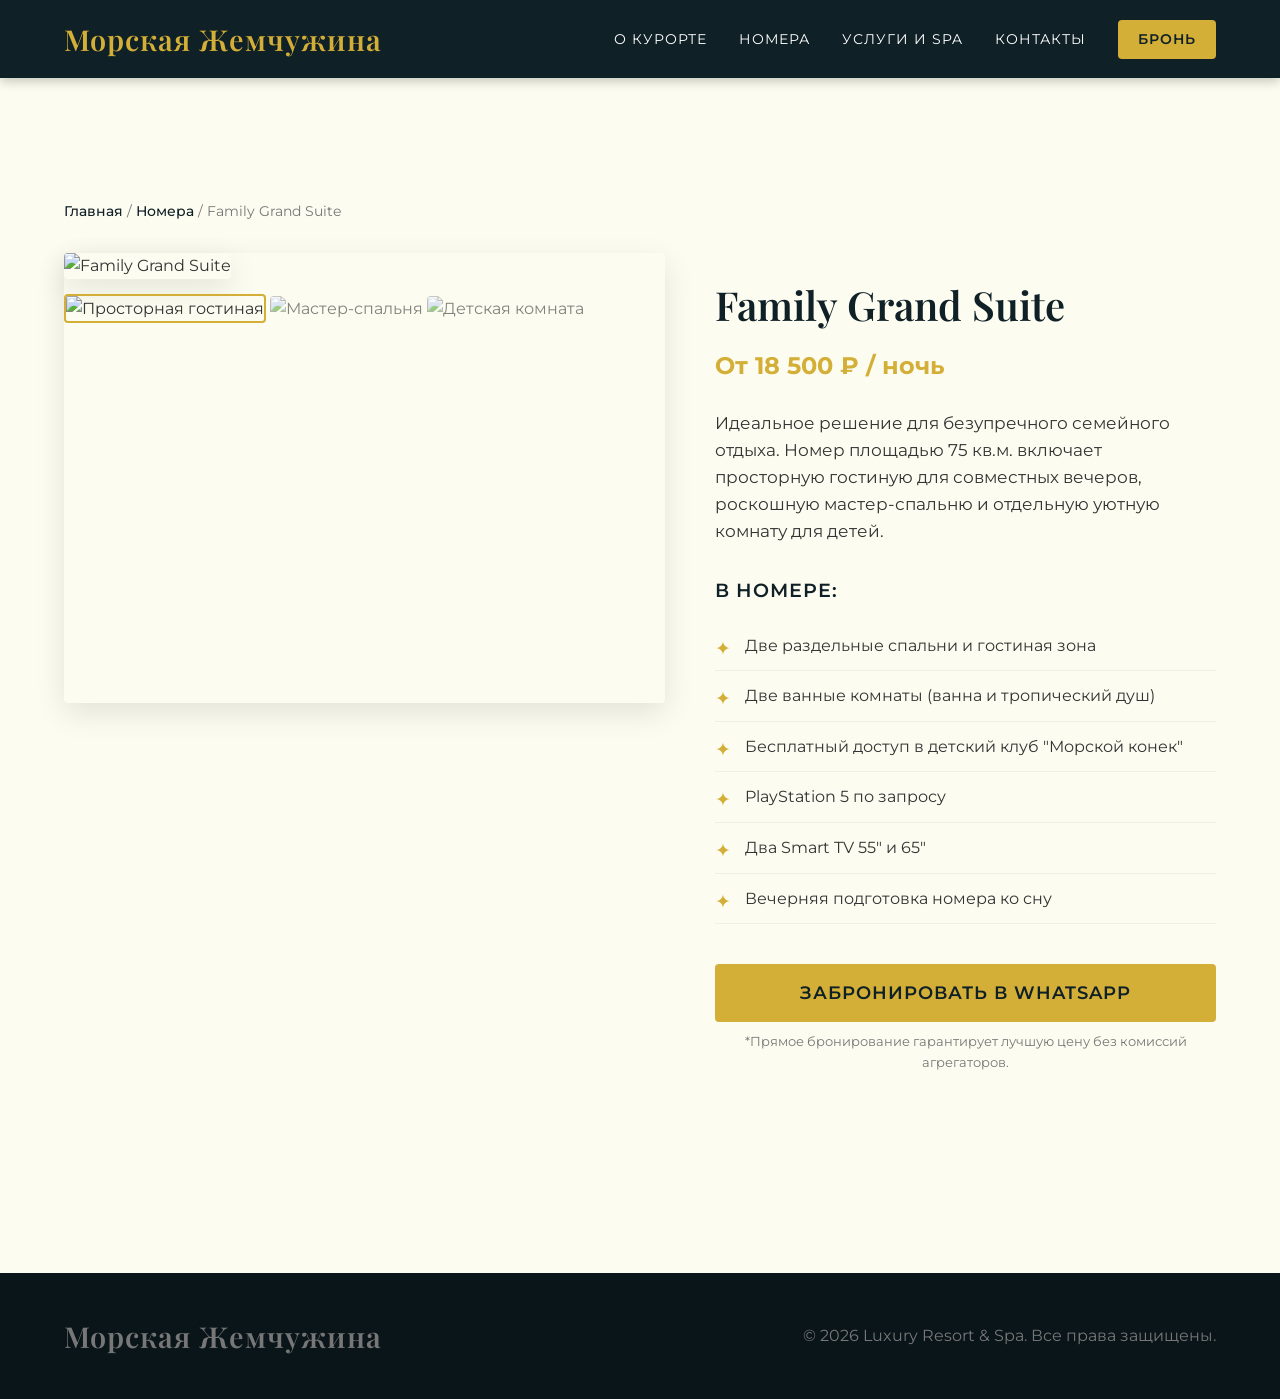
==== room-family.html @ c4874d5b "making changes in js and  classs names" ====
<!DOCTYPE html>
<html lang="ru">
<head>
    <meta charset="UTF-8">
    <meta name="viewport" content="width=device-width, initial-scale=1.0">
    <meta name="description" content="Семейный люкс Family Grand Suite в отеле Морская Жемчужина. Две спальни, просторная гостиная и премиальный комфорт для всей семьи.">
    <title>Family Grand Suite | Морская Жемчужина</title>
    <link rel="preconnect" href="https://fonts.googleapis.com">
    <link rel="preconnect" href="https://fonts.gstatic.com" crossorigin>
    <link href="https://fonts.googleapis.com/css2?family=Montserrat:wght@300;400;500;600&family=Playfair+Display:ital,wght@0,400;0,600;1,400&display=swap" rel="stylesheet">
    <link rel="stylesheet" href="style.css">
</head>
<body class="inner-page">

    <header id="navbar" class="scrolled">
        <div class="container nav-wrapper">
            <a href="index.html" class="logo">Морская Жемчужина</a>

            <button
                type="button"
                class="nav-toggle"
                id="nav-toggle"
                aria-label="Открыть меню"
                aria-expanded="false"
                aria-controls="main-nav"
            >
                <span class="nav-toggle-bar"></span>
                <span class="nav-toggle-bar"></span>
                <span class="nav-toggle-bar"></span>
            </button>

            <nav id="main-nav" class="main-nav" aria-label="Основная навигация">
                <ul class="nav-links">
                    <li><a href="index.html#about">О курорте</a></li>
                    <li><a href="index.html#rooms">Номера</a></li>
                    <li><a href="index.html#services">Услуги и SPA</a></li>
                    <li><a href="index.html#contacts">Контакты</a></li>
                </ul>
                <a href="#book-now" class="btn btn-gold header-btn mobile-book-btn">Бронь</a>
            </nav>
        </div>
    </header>
    <div class="nav-overlay" id="nav-overlay" hidden></div>

    <section class="room-detail-section">
        <div class="container">
            
            <div class="breadcrumbs">
                <a href="index.html">Главная</a> / <a href="index.html#rooms">Номера</a> / <span>Family Grand Suite</span>
            </div>

            <div class="room-layout">
                <div class="main-image">
                    <img src="https://images.unsplash.com/photo-1560448204-e02f11c3d0e2?auto=format&fit=crop&w=1000&q=80" alt="Family Grand Suite" id="main-room-image" class="main-image">
                    
                    <div class="thumbnails">
                        <img src="https://images.unsplash.com/photo-1560448204-e02f11c3d0e2?auto=format&fit=crop&w=400&q=80" alt="Просторная гостиная" class="thumb active-thumb">
                        <img src="https://images.unsplash.com/photo-1595576508898-0ad5c879a061?auto=format&fit=crop&w=400&q=80" alt="Мастер-спальня" class="thumb">
                        <img src="" alt="Детская комната" class="thumb">
                    </div>
                </div>

                <div class="room-info" id="book-now">
                    <h1 class="room-title">Family Grand Suite</h1>
                    <p class="price-tag">От 18 500 ₽ / ночь</p>
                    
                    <p class="room-description">
                        Идеальное решение для безупречного семейного отдыха. Номер площадью 75 кв.м. включает просторную гостиную для совместных вечеров, роскошную мастер-спальню и отдельную уютную комнату для детей.
                    </p>

                    <h3 class="amenities-title">В номере:</h3>
                    <ul class="amenities-list">
                        <li>Две раздельные спальни и гостиная зона</li>
                        <li>Две ванные комнаты (ванна и тропический душ)</li>
                        <li>Бесплатный доступ в детский клуб "Морской конек"</li>
                        <li>PlayStation 5 по запросу</li>
                        <li>Два Smart TV 55" и 65"</li>
                        <li>Вечерняя подготовка номера ко сну</li>
                    </ul>

                    <a href="https://wa.me/79998887766?text=Здравствуйте!%20Хочу%20узнать%20о%20наличии%20номера%20Family%20Grand%20Suite%20на%20даты..." class="btn btn-gold btn-full" target="_blank">
                        Забронировать в WhatsApp
                    </a>
                    <p class="booking-note">*Прямое бронирование гарантирует лучшую цену без комиссий агрегаторов.</p>
                </div>
            </div>

        </div>
    </section>

    <footer>
        <div class="container footer-content">
            <div class="logo">Морская Жемчужина</div>
            <p>&copy; 2026 Luxury Resort & Spa. Все права защищены.</p>
        </div>
    </footer>

    <script src="script.js"></script>
    <div id="lightbox" class="lightbox">
  <span class="close-lightbox">&times;</span>
  <button class="prev-arrow">&#10094;</button>
  <img class="lightbox-content" id="lightbox-img" alt="Room View">
  <button class="next-arrow">&#10095;</button>
</div>
</body>
</html>
---- style.css ----
/* ==========================================================================
   1. БАЗОВЫЕ НАСТРОЙКИ И ПАЛИТРА
   ========================================================================== */
:root {
    --primary-color: #0F2027;   
    --secondary-color: #203A43; 
    --accent-color: #D4AF37;    
    --bg-light: #FDFCF0;        
    --text-color: #333333;      
    --text-light: #777777;      
    --white: #ffffff;
}

* {
    margin: 0;
    padding: 0;
    box-sizing: border-box;
}

body {
    background-color: var(--bg-light);
    color: var(--text-color);
    font-family: 'Montserrat', sans-serif;
    line-height: 1.6;
}

h1, h2, h3, h4, .logo {
    font-family: 'Playfair Display', serif;
    font-weight: 600;
}

.container {
    width: 90%;
    max-width: 1200px;
    margin: 0 auto;
}

.section-title {
    text-align: center;
    font-size: 2.5rem;
    color: var(--primary-color);
    margin-bottom: 50px;
    position: relative;
}

.section-title::after {
    content: '';
    display: block;
    width: 60px;
    height: 2px;
    background-color: var(--accent-color);
    margin: 15px auto 0;
}

/* ==========================================================================
   2. ШАПКА САЙТА И НАВИГАЦИЯ
   ========================================================================== */
header {
    background-color: transparent;
    color: var(--white);
    padding: 1.5rem 0;
    position: fixed;
    width: 100%;
    top: 0;
    z-index: 1000;
    transition: background-color 0.4s ease, padding 0.4s ease;
}

header.scrolled,
header.menu-open {
    background-color: var(--primary-color);
    padding: 1rem 0;
    box-shadow: 0 4px 10px rgba(0,0,0,0.2);
}

.nav-wrapper {
    display: flex;
    justify-content: space-between;
    align-items: center;
}

.logo {
    font-size: 1.8rem;
    letter-spacing: 1px;
    color: var(--accent-color);
    text-decoration: none;
}

.main-nav {
    display: flex;
    align-items: center;
    gap: 2rem;
}

.nav-toggle {
    display: none;
    flex-direction: column;
    justify-content: center;
    gap: 5px;
    width: 44px;
    height: 44px;
    padding: 10px;
    background: transparent;
    border: 1px solid rgba(255, 255, 255, 0.35);
    border-radius: 4px;
    cursor: pointer;
    z-index: 1002;
}

.nav-toggle-bar {
    display: block;
    width: 100%;
    height: 2px;
    background-color: var(--white);
    transition: transform 0.3s ease, opacity 0.3s ease;
}

.nav-toggle.is-open .nav-toggle-bar:nth-child(1) {
    transform: translateY(7px) rotate(45deg);
}

.nav-toggle.is-open .nav-toggle-bar:nth-child(2) {
    opacity: 0;
}

.nav-toggle.is-open .nav-toggle-bar:nth-child(3) {
    transform: translateY(-7px) rotate(-45deg);
}

.nav-overlay {
    position: fixed;
    inset: 0;
    background: rgba(0, 0, 0, 0.5);
    z-index: 999;
    opacity: 0;
    transition: opacity 0.3s ease;
}

.nav-overlay.is-visible {
    opacity: 1;
}

body.nav-open {
    overflow: hidden;
}

.nav-links a:focus-visible,
.nav-toggle:focus-visible,
.header-btn:focus-visible {
    outline: 2px solid var(--accent-color);
    outline-offset: 3px;
}

.nav-links {
    list-style: none;
    display: flex;
    gap: 2rem;
}

.nav-links a {
    color: var(--white);
    text-decoration: none;
    font-size: 0.9rem;
    text-transform: uppercase;
    letter-spacing: 1px;
    transition: color 0.3s ease;
}

.nav-links a:hover {
    color: var(--accent-color);
}

.header-btn {
    padding: 8px 20px !important;
    font-size: 0.9rem;
}

/* ==========================================================================
   3. ГЛАВНЫЙ ЭКРАН (HERO)
   ========================================================================== */
.hero {
    position: relative;
    background: url('https://images.unsplash.com/photo-1540541338287-41700207dee6?auto=format&fit=crop&w=1920&q=80') no-repeat center center/cover;
    height: 100vh;
    display: flex;
    align-items: center;
    justify-content: center;
    color: var(--white);
    text-align: center;
}

.hero-overlay {
    position: absolute;
    top: 0; left: 0; right: 0; bottom: 0;
    background: rgba(15, 32, 39, 0.5);
    z-index: 1;
}

.hero-content {
    position: relative;
    z-index: 2;
    margin-top: 50px;
}

.hero h1 { font-size: 4rem; margin-bottom: 1.5rem; letter-spacing: 2px; }
.hero p { font-size: 1.2rem; font-weight: 300; margin-bottom: 3rem; max-width: 700px; margin-left: auto; margin-right: auto; }

/* ==========================================================================
   4. КНОПКИ
   ========================================================================== */
.btn {
    display: inline-block;
    padding: 12px 30px;
    text-decoration: none;
    border-radius: 4px;
    font-weight: 600;
    text-transform: uppercase;
    letter-spacing: 1px;
    transition: all 0.3s ease;
    cursor: pointer;
    border: none;
}

.btn-gold { background-color: var(--accent-color); color: var(--primary-color); }
.btn-gold:hover { background-color: #b8962e; transform: translateY(-2px); }
.btn-outline { border: 1px solid var(--accent-color); color: var(--primary-color); font-weight: 500; }
.btn-outline:hover { background-color: var(--accent-color); color: var(--white); }

/* ==========================================================================
   5. КАРТОЧКИ (ROOMS GRID)
   ========================================================================== */
section { padding: 100px 0; }
.grid { display: grid; grid-template-columns: repeat(auto-fit, minmax(320px, 1fr)); gap: 40px; }
.card { background: var(--white); padding-bottom: 25px; text-align: center; box-shadow: 0 10px 30px rgba(0,0,0,0.05); transition: transform 0.4s ease; }
.card:hover { transform: translateY(-10px); }
.card-img-wrapper { overflow: hidden; margin-bottom: 20px; }
.card img { width: 100%; height: 250px; object-fit: cover; transition: transform 0.7s ease; }
.card:hover img { transform: scale(1.05); }
.card h3 { font-size: 1.5rem; color: var(--primary-color); margin-bottom: 10px; }
.price-tag { font-size: 1.2rem; color: var(--accent-color); margin-bottom: 15px; font-weight: bold; }
.room-desc { color: var(--text-light); font-size: 0.9rem; padding: 0 20px; margin-bottom: 25px; }

/* ==========================================================================
   6. УСЛУГИ И КОНТАКТЫ
   ========================================================================== */
.services { background-color: var(--primary-color); color: var(--white); }
.services .section-title { color: var(--white); }
.services-grid { display: grid; grid-template-columns: repeat(auto-fit, minmax(250px, 1fr)); gap: 30px; text-align: center; }
.service-item { border: 1px solid rgba(212, 175, 55, 0.3); padding: 40px 20px; transition: background 0.3s ease; }
.service-item:hover { background: rgba(212, 175, 55, 0.05); }
.service-item h4 { color: var(--accent-color); font-size: 1.3rem; margin-bottom: 15px; }

.contact-subtitle { text-align: center; margin-bottom: 40px; color: var(--text-light); }
.contact-wrapper { display: flex; gap: 50px; align-items: center; }
.contact-info { flex: 1; }
.contact-info p { margin-bottom: 15px; font-size: 1.1rem; }
.contact-info strong { color: var(--primary-color); }
.map-container { flex: 1; border: 5px solid var(--white); box-shadow: 0 10px 30px rgba(0,0,0,0.1); }
.messengers { display: flex; gap: 15px; margin-top: 30px; }
.whatsapp { background-color: #25D366; color: white; }
.telegram { background-color: #0088cc; color: white; }

footer { background-color: #0a151a; color: var(--text-light); padding: 40px 0; }
.footer-content { display: flex; justify-content: space-between; align-items: center; }
.footer-content .logo { color: var(--text-light); }

/* ==========================================================================
   7. ВНУТРЕННЯЯ СТРАНИЦА НОМЕРА (ROOM DETAILS)
   ========================================================================== */
.inner-page { padding-top: 80px; }
.breadcrumbs { margin: 20px 0 30px; font-size: 0.9rem; color: var(--text-light); }
.breadcrumbs a { color: var(--primary-color); text-decoration: none; font-weight: 500; }
.breadcrumbs a:hover { color: var(--accent-color); }

.room-layout { display: grid; grid-template-columns: 1.2fr 1fr; gap: 50px; margin-bottom: 80px; }
.room-gallery-wrapper { width: 100%; }

.main-image {
    width: 100%;
    height: 450px;
    object-fit: cover;
    border-radius: 4px;
    box-shadow: 0 10px 30px rgba(0,0,0,0.1);
    margin-bottom: 15px;
    transition: opacity 0.3s ease;
}

.gallery-thumbnails { display: flex; gap: 15px; }
.thumb {
    width: calc(33.333% - 10px);
    height: 100px;
    object-fit: cover;
    border-radius: 4px;
    cursor: pointer;
    opacity: 0.6;
    transition: all 0.3s ease;
}

.thumb:hover { opacity: 0.9; }
.thumb.active-thumb { opacity: 1; border: 2px solid var(--accent-color); }

.room-info { padding: 20px 0; }
.room-title { font-size: 2.5rem; color: var(--primary-color); margin-bottom: 10px; }
.room-info .price-tag { font-size: 1.5rem; margin-bottom: 25px; }
.room-description { font-size: 1.05rem; margin-bottom: 30px; color: var(--text-color); }

.amenities-title {
    font-family: 'Montserrat', sans-serif;
    font-size: 1.2rem;
    color: var(--primary-color);
    margin-bottom: 15px;
    text-transform: uppercase;
    letter-spacing: 1px;
}

.amenities-list { list-style: none; margin-bottom: 40px; }
.amenities-list li {
    padding: 12px 0;
    border-bottom: 1px solid rgba(0,0,0,0.05);
    position: relative;
    padding-left: 30px;
    color: var(--text-color);
}
.amenities-list li::before {
    content: "✦";
    position: absolute;
    left: 0;
    color: var(--accent-color);
    font-size: 1.2rem;
}

.btn-full { display: block; text-align: center; width: 100%; padding: 15px; font-size: 1.1rem; margin-bottom: 10px; }
.booking-note { font-size: 0.8rem; color: var(--text-light); text-align: center; }

/* ==========================================================================
   8. АДАПТИВНОСТЬ (МОБИЛЬНЫЕ ТЕЛЕФОНЫ)
   ========================================================================== */
@media (max-width: 900px) {
    .room-layout { grid-template-columns: 1fr; gap: 30px; }
    .main-image { height: 300px; }
}

@media (max-width: 768px) {
    header {
        padding: 1rem 0;
    }

    .nav-toggle {
        display: flex;
        margin-left: auto;
        flex-shrink: 0;
    }

    .main-nav {
        position: fixed;
        top: 0;
        right: 0;
        width: min(85vw, 320px);
        height: 100vh;
        height: 100dvh;
        flex-direction: column;
        align-items: flex-start;
        gap: 0;
        background-color: var(--primary-color);
        padding: 100px 30px 40px;
        transform: translateX(100%);
        visibility: hidden;
        pointer-events: none;
        transition: transform 0.35s ease, visibility 0.35s ease;
        z-index: 1001;
        box-shadow: -8px 0 30px rgba(0, 0, 0, 0.3);
        overflow-y: auto;
    }

    .main-nav.is-open {
        transform: translateX(0);
        visibility: visible;
        pointer-events: auto;
    }

    .nav-links {
        flex-direction: column;
        gap: 1.5rem;
        align-items: flex-start;
        width: 100%;
    }

    .nav-links a {
        font-size: 1rem;
    }

    .mobile-book-btn {
        display: block;
        width: 100%;
        margin-top: 2rem;
        text-align: center;
    }

    .logo {
        font-size: 1.4rem;
        max-width: calc(100% - 60px);
    }

    .hero h1 { font-size: 2.5rem; }
    .contact-wrapper { flex-direction: column; }
    .footer-content { flex-direction: column; gap: 20px; text-align: center; }
}

@media (prefers-reduced-motion: reduce) {
    .main-nav,
    .nav-toggle-bar,
    .nav-overlay {
        transition: none;
    }
}
/* --- Lightbox Overlay & Blur Effect --- */
.lightbox {
  display: none; /* Hidden by default */
  position: fixed;
  z-index: 9999;
  left: 0;
  top: 0;
  width: 100%;
  height: 100%;
  background-color: rgba(0, 0, 0, 0.7); /* Dimmed dark background */
  backdrop-filter: blur(8px); /* Creates the premium blur effect */
  -webkit-backdrop-filter: blur(8px); /* Safari support */
  justify-content: center;
  align-items: center;
}

/* --- Lightbox Image --- */
.lightbox-content {
  max-width: 90%;
  max-height: 85vh;
  object-fit: contain; /* Ensures the whole image is visible */
  border-radius: 8px;
  box-shadow: 0 10px 30px rgba(0,0,0,0.5);
  animation: zoomIn 0.3s ease-out; /* Smooth pop-in effect */
}

/* --- Navigation & Close Buttons --- */
.close-lightbox {
  position: absolute;
  top: 20px;
  right: 30px;
  color: #fff;
  font-size: 40px;
  font-weight: bold;
  cursor: pointer;
  transition: color 0.3s;
  z-index: 10000;
}

.close-lightbox:hover {
  color: #ddd;
}

.prev-arrow, .next-arrow {
  position: absolute;
  top: 50%;
  transform: translateY(-50%);
  background: rgba(255, 255, 255, 0.15);
  color: white;
  border: none;
  font-size: 2rem;
  padding: 12px 18px;
  cursor: pointer;
  border-radius: 5px;
  transition: background 0.3s;
  z-index: 10000;
  backdrop-filter: blur(4px); /* Blurs what's directly under the button */
}

.prev-arrow:hover, .next-arrow:hover {
  background: rgba(255, 255, 255, 0.4);
}

.prev-arrow { left: 5%; }
.next-arrow { right: 5%; }

/* --- Smooth Animation --- */
@keyframes zoomIn {
  from { transform: scale(0.9); opacity: 0; }
  to { transform: scale(1); opacity: 1; }
}

/* --- Mobile Responsiveness --- */
@media (max-width: 768px) {
  .prev-arrow, .next-arrow {
    padding: 8px 12px;
    font-size: 1.5rem;
  }
  .prev-arrow { left: 2%; }
  .next-arrow { right: 2%; }
  
  .close-lightbox {
    top: 15px;
    right: 20px;
    font-size: 35px;
  }
}
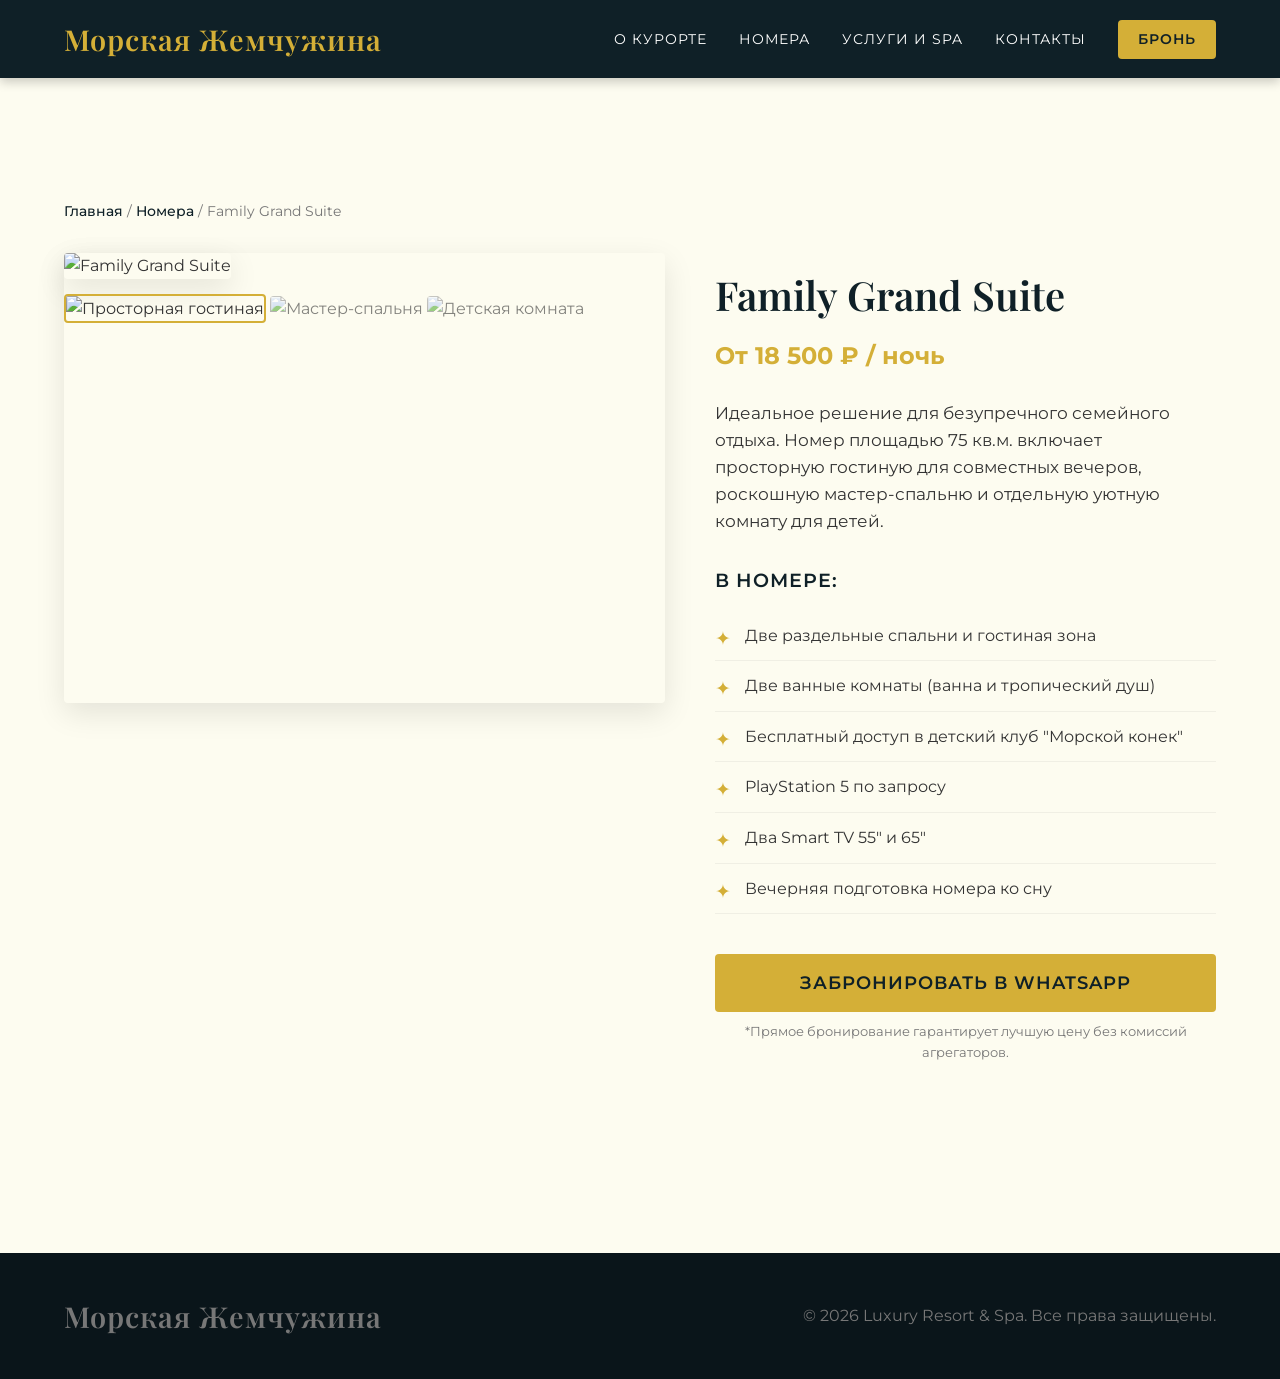
==== commit bf096dcd: "fixing the room pages" ====
--- a/room-family.html
+++ b/room-family.html
@@ -1,4 +1,3 @@
-
 <!DOCTYPE html>
 <html lang="ru">
 <head>
@@ -97,11 +96,12 @@
     </footer>
 
     <script src="script.js"></script>
-    <div id="lightbox" class="lightbox">
+        <div id="lightbox" class="lightbox">
   <span class="close-lightbox">&times;</span>
   <button class="prev-arrow">&#10094;</button>
   <img class="lightbox-content" id="lightbox-img" alt="Room View">
   <button class="next-arrow">&#10095;</button>
 </div>
+
 </body>
 </html>
--- a/style.css
+++ b/style.css
@@ -300,8 +300,15 @@
 .thumb:hover { opacity: 0.9; }
 .thumb.active-thumb { opacity: 1; border: 2px solid var(--accent-color); }
 
-.room-info { padding: 20px 0; }
-.room-title { font-size: 2.5rem; color: var(--primary-color); margin-bottom: 10px; }
+.room-info {
+     padding: 10px 0; 
+}
+
+.room-title { 
+    font-size: 2.5rem;
+     color: var(--primary-color); 
+     margin-bottom: 10px;
+    }
 .room-info .price-tag { font-size: 1.5rem; margin-bottom: 25px; }
 .room-description { font-size: 1.05rem; margin-bottom: 30px; color: var(--text-color); }
 
@@ -344,6 +351,13 @@
 @media (max-width: 768px) {
     header {
         padding: 1rem 0;
+    }
+
+   .room-title { 
+    font-size: 2.5rem;
+     color: var(--primary-color); 
+     margin-bottom: 10px; 
+     margin-top: 100px; 
     }
 
     .nav-toggle {
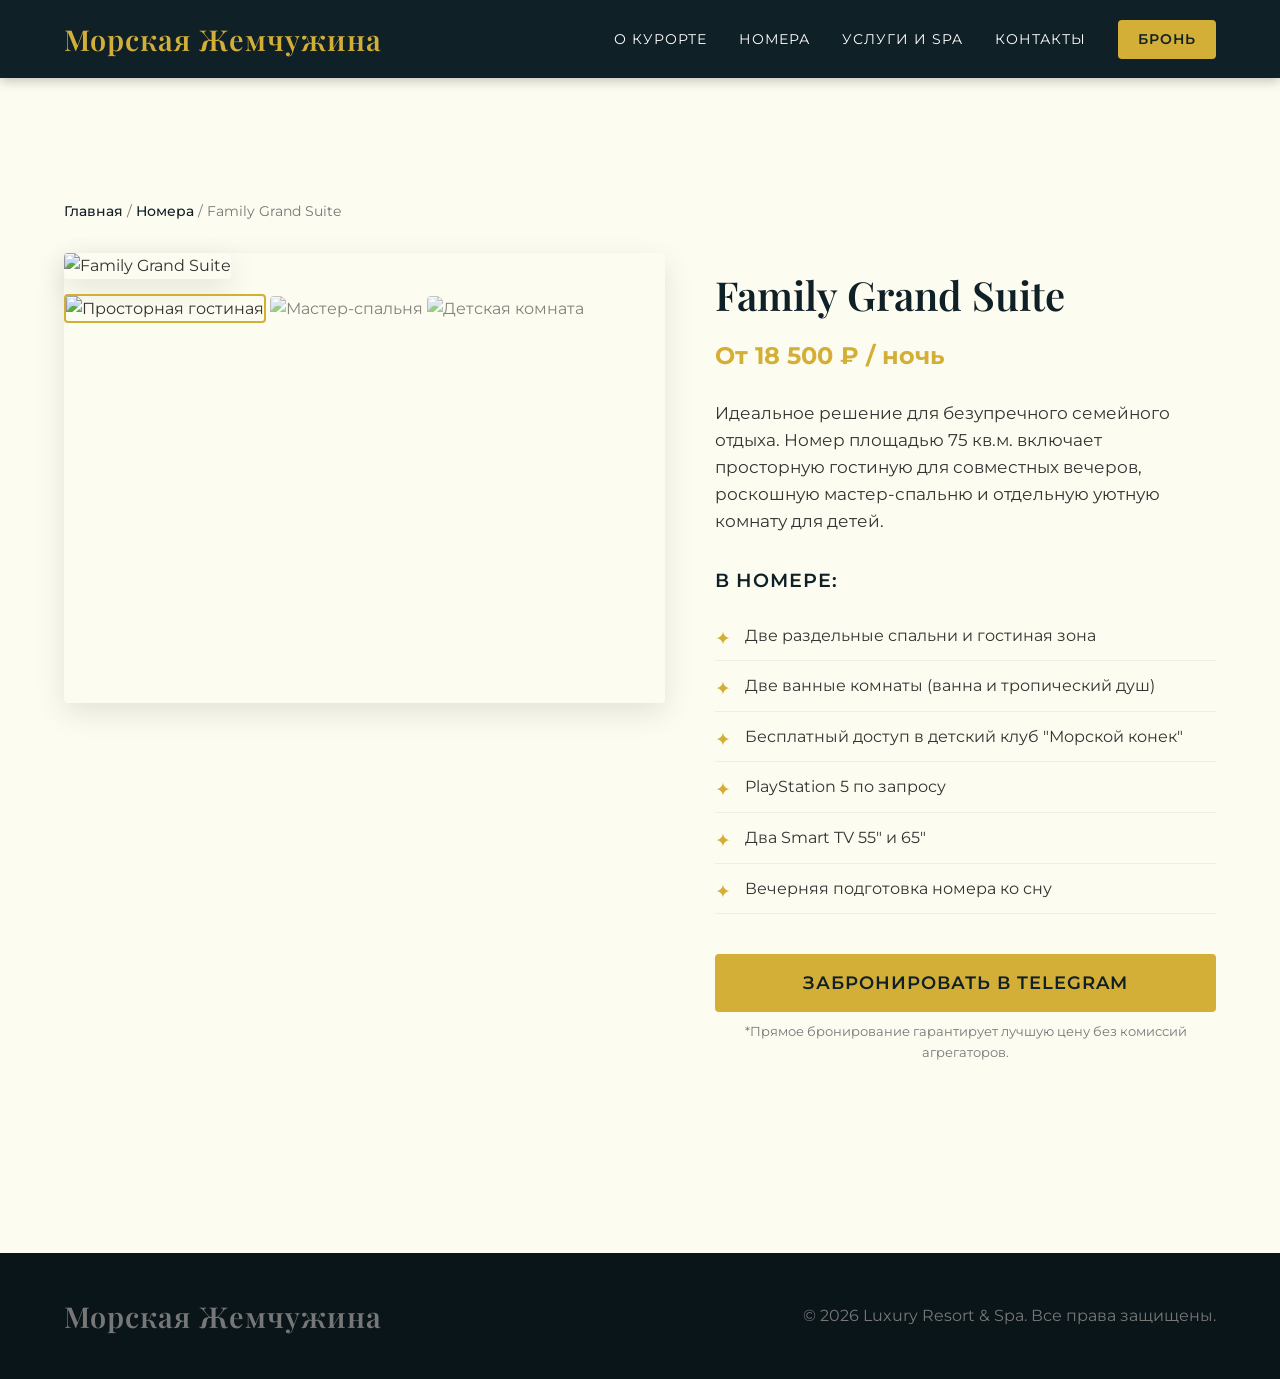
==== commit 1226c7f4: "changing wp  to tg in the room psages" ====
--- a/room-family.html
+++ b/room-family.html
@@ -56,7 +56,7 @@
                     <div class="thumbnails">
                         <img src="https://images.unsplash.com/photo-1560448204-e02f11c3d0e2?auto=format&fit=crop&w=400&q=80" alt="Просторная гостиная" class="thumb active-thumb">
                         <img src="https://images.unsplash.com/photo-1595576508898-0ad5c879a061?auto=format&fit=crop&w=400&q=80" alt="Мастер-спальня" class="thumb">
-                        <img src="" alt="Детская комната" class="thumb">
+                        <img src="https://images.unsplash.com/photo-1513694203232-719a280e022f?auto=format&fit=crop&w=800&q=80" alt="Детская комната" class="thumb">
                     </div>
                 </div>
 
@@ -78,8 +78,8 @@
                         <li>Вечерняя подготовка номера ко сну</li>
                     </ul>
 
-                    <a href="https://wa.me/79998887766?text=Здравствуйте!%20Хочу%20узнать%20о%20наличии%20номера%20Family%20Grand%20Suite%20на%20даты..." class="btn btn-gold btn-full" target="_blank">
-                        Забронировать в WhatsApp
+                    <a href="https://t.me/your_telegram" class="btn btn-gold btn-full" target="_blank">
+                        Забронировать в Telegram
                     </a>
                     <p class="booking-note">*Прямое бронирование гарантирует лучшую цену без комиссий агрегаторов.</p>
                 </div>
@@ -96,12 +96,12 @@
     </footer>
 
     <script src="script.js"></script>
-        <div id="lightbox" class="lightbox">
-  <span class="close-lightbox">&times;</span>
-  <button class="prev-arrow">&#10094;</button>
-  <img class="lightbox-content" id="lightbox-img" alt="Room View">
-  <button class="next-arrow">&#10095;</button>
+    
+    <div id="lightbox" class="lightbox">
+    <span class="close-lightbox">&times;</span>
+    <button class="prev-arrow">&#10094;</button>
+    <img class="lightbox-img" id="lightbox-img" src="">
+    <button class="next-arrow">&#10095;</button>
 </div>
-
 </body>
 </html>
--- a/style.css
+++ b/style.css
@@ -428,90 +428,102 @@
         transition: none;
     }
 }
-/* --- Lightbox Overlay & Blur Effect --- */
+/* ==========================================================
+   LIGHTBOX OVERLAY STYLES
+   ========================================================== */
+
+/* The hidden overlay */
 .lightbox {
-  display: none; /* Hidden by default */
-  position: fixed;
-  z-index: 9999;
-  left: 0;
-  top: 0;
-  width: 100%;
-  height: 100%;
-  background-color: rgba(0, 0, 0, 0.7); /* Dimmed dark background */
-  backdrop-filter: blur(8px); /* Creates the premium blur effect */
-  -webkit-backdrop-filter: blur(8px); /* Safari support */
-  justify-content: center;
-  align-items: center;
-}
-
-/* --- Lightbox Image --- */
-.lightbox-content {
-  max-width: 90%;
-  max-height: 85vh;
-  object-fit: contain; /* Ensures the whole image is visible */
-  border-radius: 8px;
-  box-shadow: 0 10px 30px rgba(0,0,0,0.5);
-  animation: zoomIn 0.3s ease-out; /* Smooth pop-in effect */
-}
-
-/* --- Navigation & Close Buttons --- */
+    display: none; /* Hidden by default! */
+    position: fixed;
+    top: 0;
+    left: 0;
+    width: 100%;
+    height: 100%;
+    background-color: rgba(0, 0, 0, 0.85); /* Dark background */
+    backdrop-filter: blur(5px); /* Premium blur effect */
+    z-index: 9999; /* Keeps it on top of the navbar */
+    justify-content: center;
+    align-items: center;
+}
+
+/* This class is added by Javascript to make it appear */
+.lightbox.active {
+    display: flex; 
+}
+
+/* The image inside the lightbox */
+.lightbox-img {
+    max-width: 90%;
+    max-height: 85vh;
+    border-radius: 8px;
+    box-shadow: 0 5px 25px rgba(0,0,0,0.5);
+    animation: zoomIn 0.3s ease-out;
+}
+
+/* Close Button (X) */
 .close-lightbox {
-  position: absolute;
-  top: 20px;
-  right: 30px;
-  color: #fff;
-  font-size: 40px;
-  font-weight: bold;
-  cursor: pointer;
-  transition: color 0.3s;
-  z-index: 10000;
+    position: absolute;
+    top: 25px;
+    right: 40px;
+    color: #fff;
+    font-size: 40px;
+    font-weight: bold;
+    cursor: pointer;
+    transition: 0.2s;
 }
 
 .close-lightbox:hover {
-  color: #ddd;
-}
-
-.prev-arrow, .next-arrow {
-  position: absolute;
-  top: 50%;
-  transform: translateY(-50%);
-  background: rgba(255, 255, 255, 0.15);
-  color: white;
-  border: none;
-  font-size: 2rem;
-  padding: 12px 18px;
-  cursor: pointer;
-  border-radius: 5px;
-  transition: background 0.3s;
-  z-index: 10000;
-  backdrop-filter: blur(4px); /* Blurs what's directly under the button */
-}
-
-.prev-arrow:hover, .next-arrow:hover {
-  background: rgba(255, 255, 255, 0.4);
-}
-
-.prev-arrow { left: 5%; }
-.next-arrow { right: 5%; }
-
-/* --- Smooth Animation --- */
+    color: #ccc;
+    transform: scale(1.1);
+}
+
+/* Left and Right Arrows */
+.prev-arrow, 
+.next-arrow {
+    position: absolute;
+    top: 50%;
+    transform: translateY(-50%);
+    background: rgba(255, 255, 255, 0.2);
+    color: white;
+    border: none;
+    font-size: 2rem;
+    padding: 10px 15px;
+    cursor: pointer;
+    border-radius: 4px;
+    transition: 0.3s;
+}
+
+.prev-arrow:hover, 
+.next-arrow:hover {
+    background: rgba(255, 255, 255, 0.5);
+}
+
+.prev-arrow {
+    left: 5%;
+}
+
+.next-arrow {
+    right: 5%;
+}
+
+/* Animation to make it pop */
 @keyframes zoomIn {
-  from { transform: scale(0.9); opacity: 0; }
-  to { transform: scale(1); opacity: 1; }
-}
-
-/* --- Mobile Responsiveness --- */
+    from { transform: scale(0.9); opacity: 0; }
+    to { transform: scale(1); opacity: 1; }
+}
+
+/* Mobile Responsiveness */
 @media (max-width: 768px) {
-  .prev-arrow, .next-arrow {
-    padding: 8px 12px;
-    font-size: 1.5rem;
-  }
-  .prev-arrow { left: 2%; }
-  .next-arrow { right: 2%; }
-  
-  .close-lightbox {
-    top: 15px;
-    right: 20px;
-    font-size: 35px;
-  }
+    .prev-arrow, .next-arrow {
+        padding: 8px 12px;
+        font-size: 1.5rem;
+    }
+    .prev-arrow { left: 2%; }
+    .next-arrow { right: 2%; }
+    .close-lightbox {
+        top: 15px;
+        right: 20px;
+        font-size: 35px;
+    }
 }
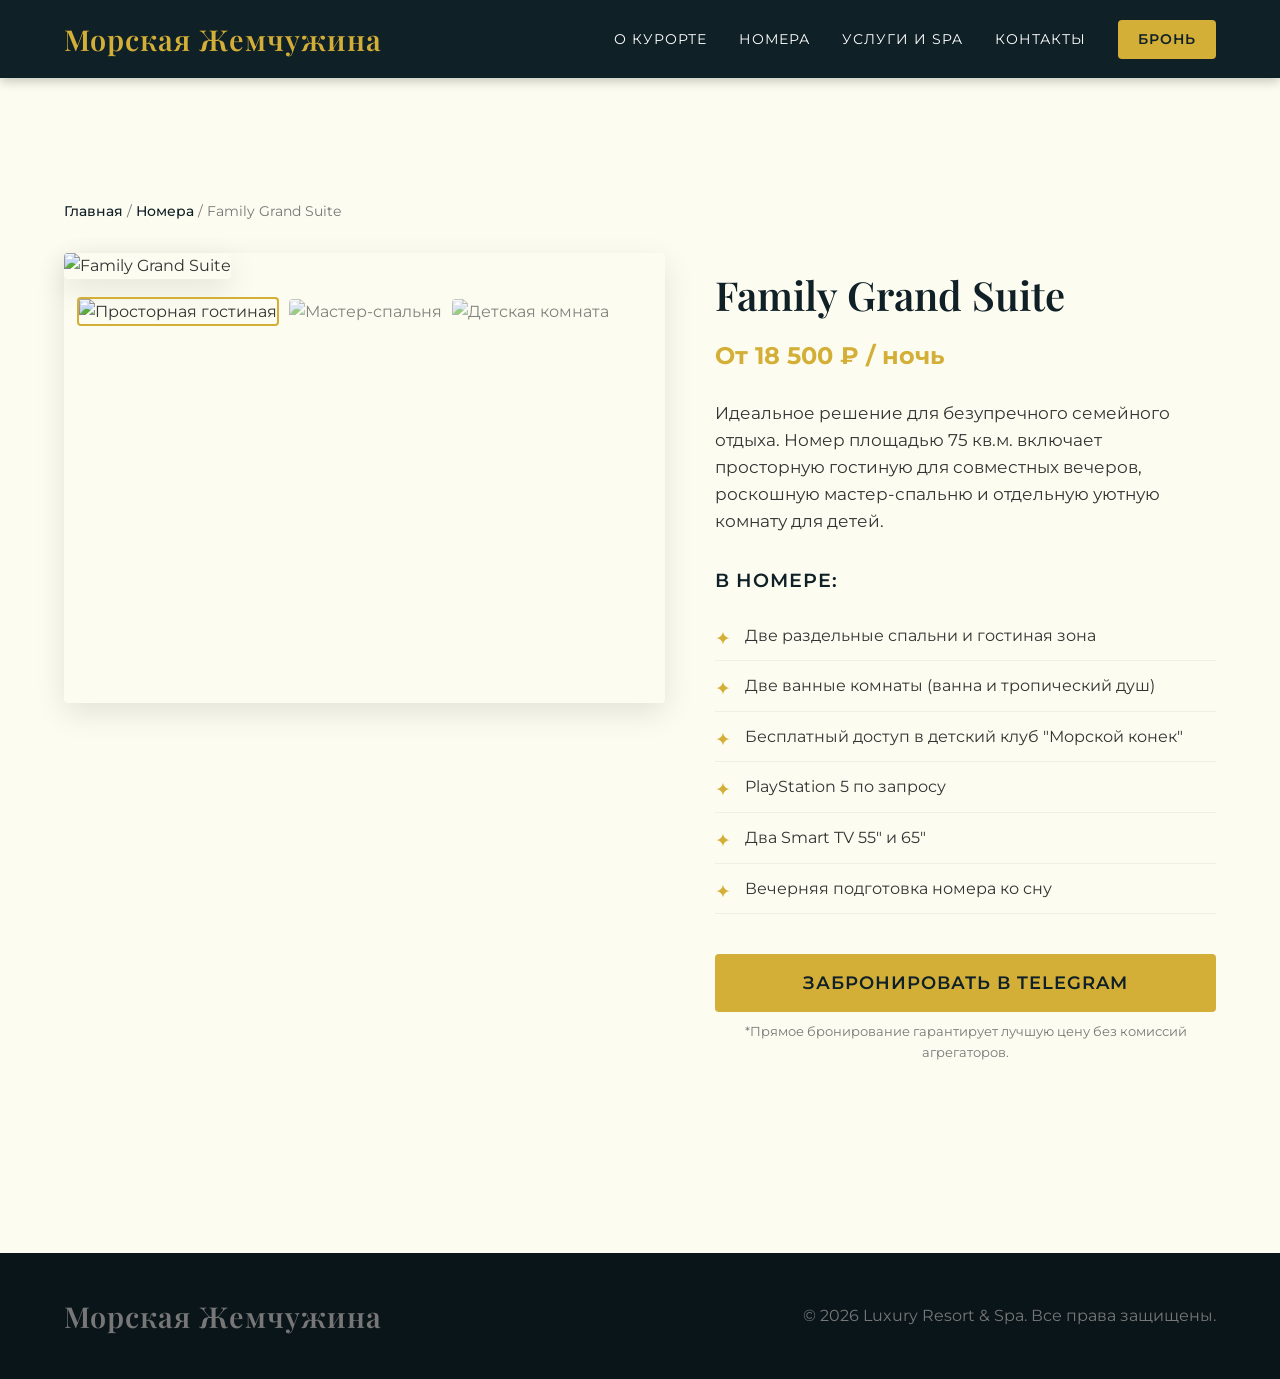
==== commit 1ed87077: "changiung the bron button" ====
--- a/room-family.html
+++ b/room-family.html
@@ -36,7 +36,7 @@
                     <li><a href="index.html#services">Услуги и SPA</a></li>
                     <li><a href="index.html#contacts">Контакты</a></li>
                 </ul>
-                <a href="#book-now" class="btn btn-gold header-btn mobile-book-btn">Бронь</a>
+                <a href="https://t.me/your_telegram" target="_blank" class="btn btn-gold header-btn mobile-book-btn">Бронь</a>
             </nav>
         </div>
     </header>
--- a/style.css
+++ b/style.css
@@ -285,16 +285,19 @@
     margin-bottom: 15px;
     transition: opacity 0.3s ease;
 }
-
+.thumbnails {
+    padding-left: 10px;
+}
 .gallery-thumbnails { display: flex; gap: 15px; }
 .thumb {
-    width: calc(33.333% - 10px);
+    width: calc(33% - 5px);
     height: 100px;
     object-fit: cover;
     border-radius: 4px;
     cursor: pointer;
     opacity: 0.6;
     transition: all 0.3s ease;
+    margin: 3px;
 }
 
 .thumb:hover { opacity: 0.9; }
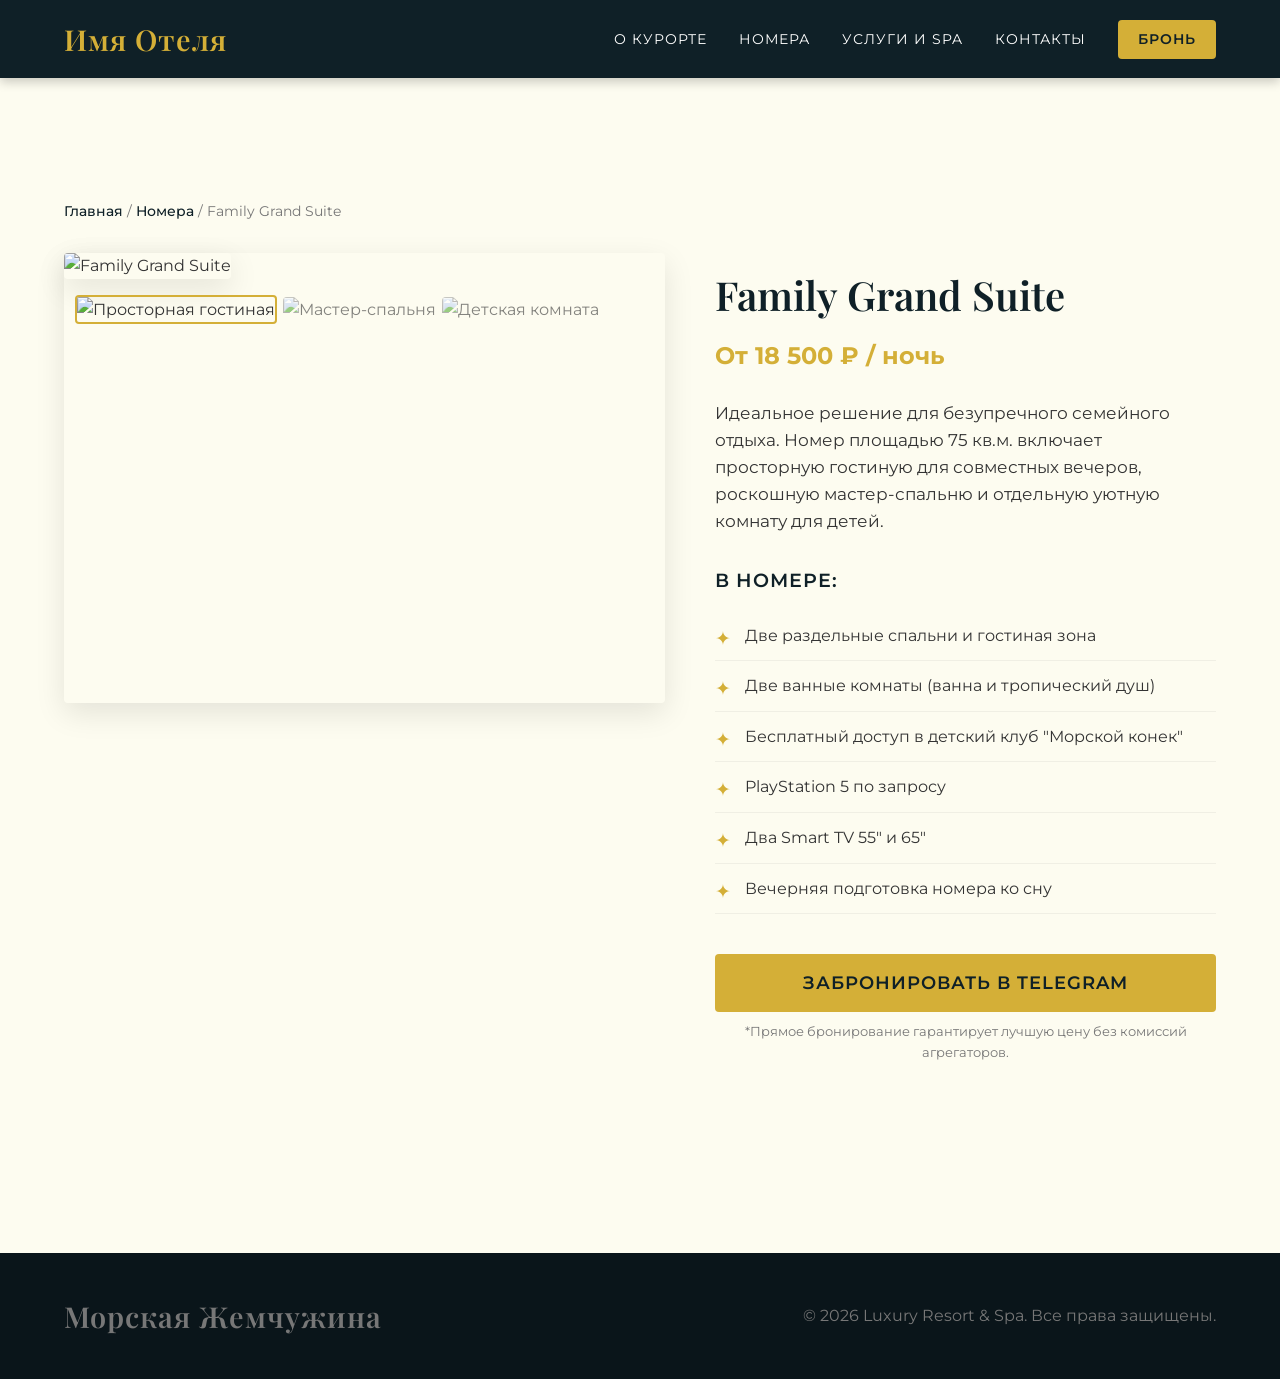
==== commit a73e3c93: "change of margin to px and change the name to Имя Отеля" ====
--- a/room-family.html
+++ b/room-family.html
@@ -3,8 +3,8 @@
 <head>
     <meta charset="UTF-8">
     <meta name="viewport" content="width=device-width, initial-scale=1.0">
-    <meta name="description" content="Семейный люкс Family Grand Suite в отеле Морская Жемчужина. Две спальни, просторная гостиная и премиальный комфорт для всей семьи.">
-    <title>Family Grand Suite | Морская Жемчужина</title>
+    <meta name="description" content="Семейный люкс Family Grand Suite в отеле Имя Отеля. Две спальни, просторная гостиная и премиальный комфорт для всей семьи.">
+    <title>Family Grand Suite | Имя Отеля</title>
     <link rel="preconnect" href="https://fonts.googleapis.com">
     <link rel="preconnect" href="https://fonts.gstatic.com" crossorigin>
     <link href="https://fonts.googleapis.com/css2?family=Montserrat:wght@300;400;500;600&family=Playfair+Display:ital,wght@0,400;0,600;1,400&display=swap" rel="stylesheet">
@@ -14,7 +14,7 @@
 
     <header id="navbar" class="scrolled">
         <div class="container nav-wrapper">
-            <a href="index.html" class="logo">Морская Жемчужина</a>
+            <a href="index.html" class="logo">Имя Отеля</a>
 
             <button
                 type="button"
--- a/style.css
+++ b/style.css
@@ -297,7 +297,7 @@
     cursor: pointer;
     opacity: 0.6;
     transition: all 0.3s ease;
-    margin: 3px;
+    margin: 1px;
 }
 
 .thumb:hover { opacity: 0.9; }
